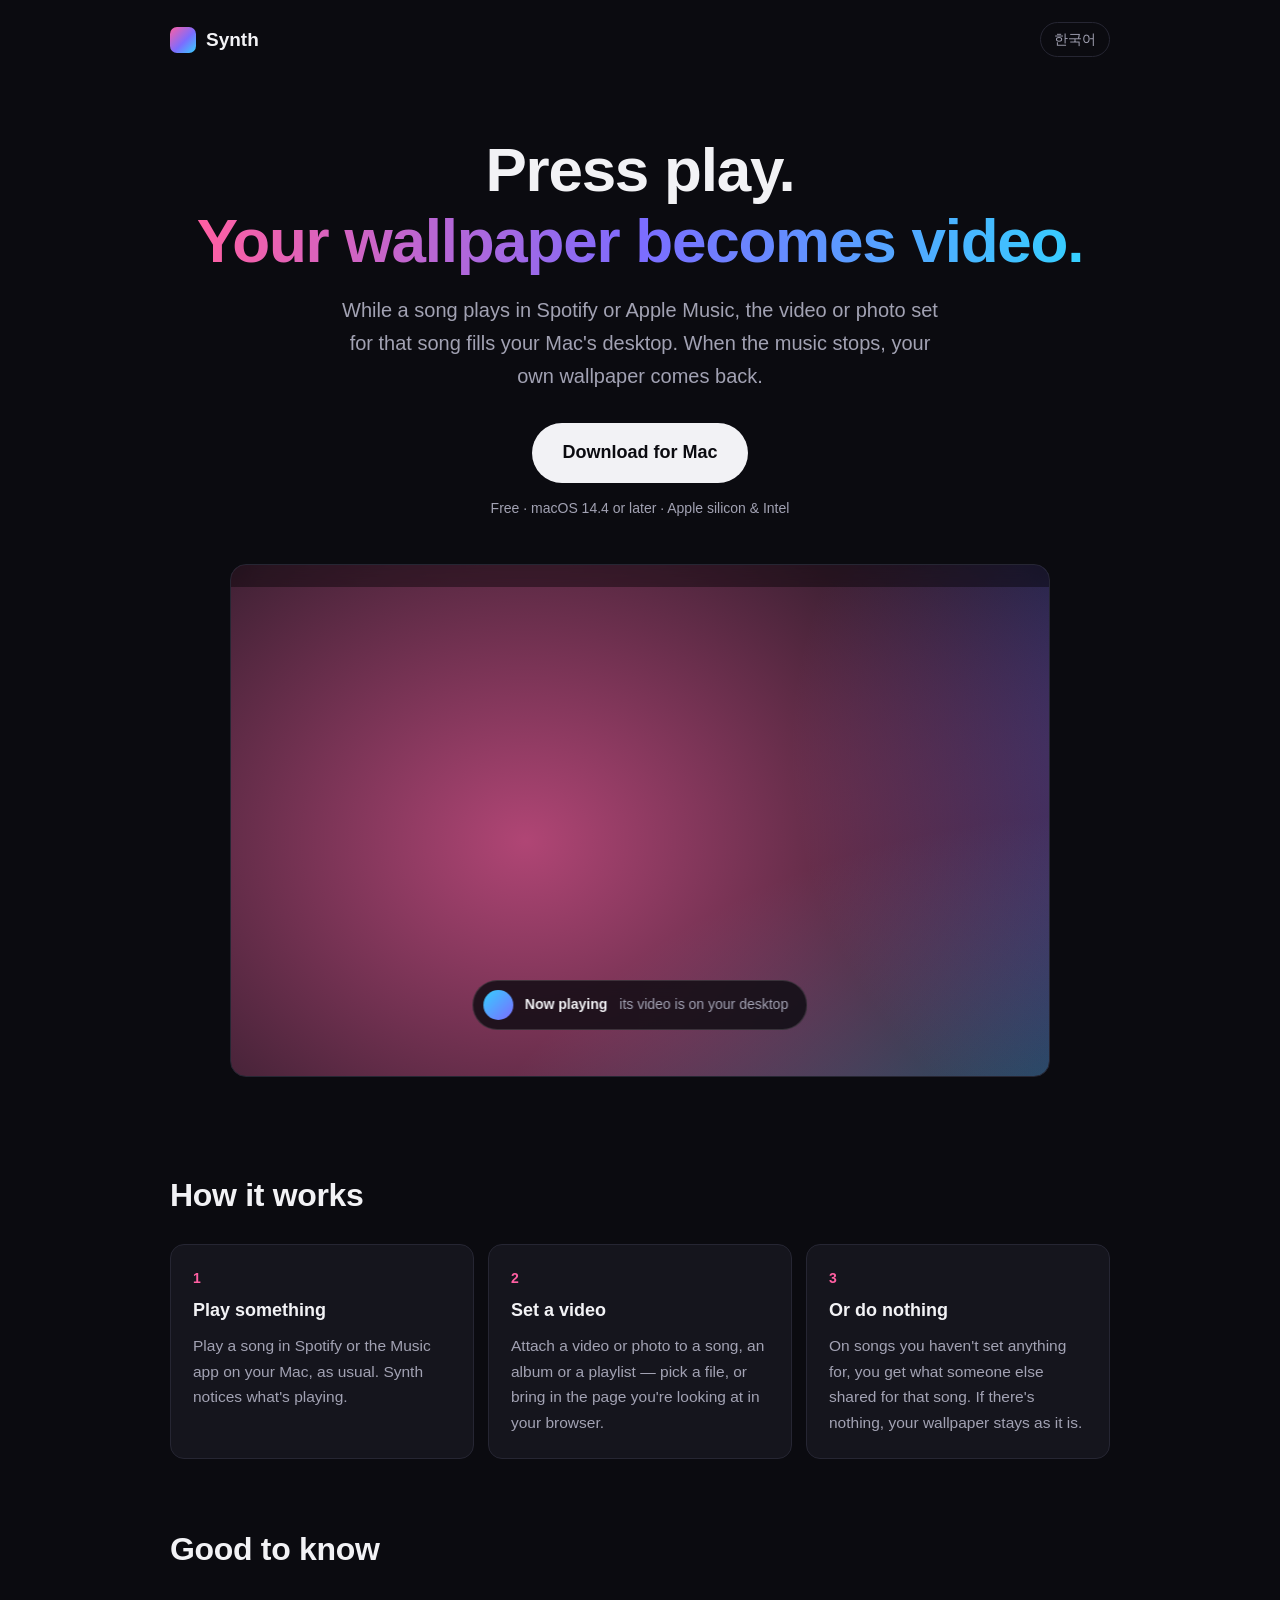
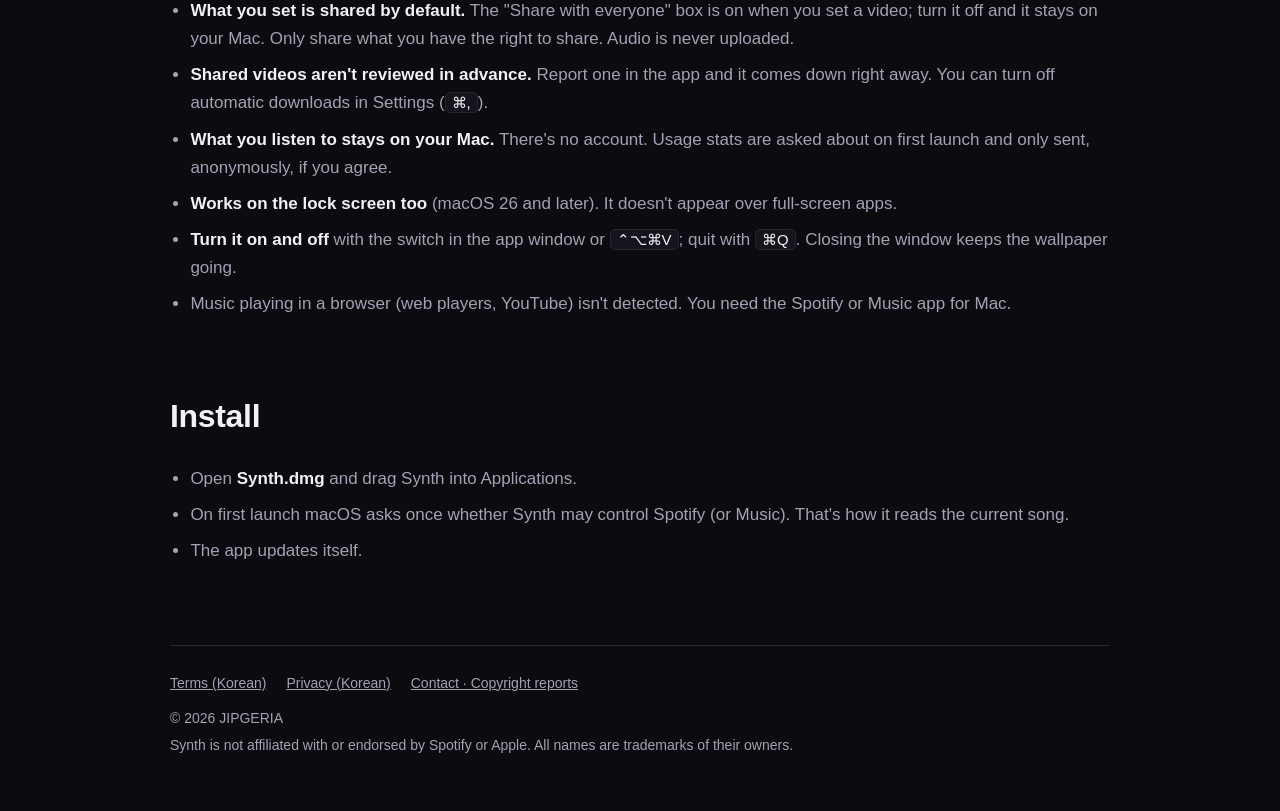
==== index.html @ e3fa5f5a "페이지 갱신 (7970f53)" ====
<!doctype html>
<html lang="ko" data-lang="ko">
<head>
<meta charset="utf-8">
<meta name="viewport" content="width=device-width, initial-scale=1">
<title>Synth — 음악을 틀면 배경화면이 영상이 됩니다</title>
<meta name="description" content="맥에서 Spotify나 Apple Music으로 음악을 듣는 동안 곡에 맞는 영상을 배경화면으로 깔아 주는 무료 앱. Free Mac app that turns your wallpaper into video while music plays.">
<meta property="og:title" content="Synth">
<meta property="og:description" content="음악을 틀면 배경화면이 영상이 됩니다 · Your wallpaper becomes video while music plays.">
<meta property="og:type" content="website">
<meta name="color-scheme" content="dark">
<link rel="stylesheet" href="style.css">
<script>
  // 앱과 같은 규칙: 시스템 언어가 한국어가 아니면 영어. 고른 것은 기억한다.
  (function () {
    var saved = null;
    try { saved = localStorage.getItem("lang"); } catch (e) {}
    var lang = saved || ((navigator.language || "en").toLowerCase().indexOf("ko") === 0 ? "ko" : "en");
    document.documentElement.setAttribute("data-lang", lang);
    document.documentElement.lang = lang;
  })();
</script>
</head>
<body>
<div class="wrap">
  <header class="top">
    <a class="brand" href="./"><span class="mark"></span>Synth</a>
    <button class="lang" id="lang" type="button"><span class="ko">English</span><span class="en">한국어</span></button>
  </header>

  <main>
    <div class="hero">
      <h1 class="ko">음악을 틀면,<br><em>배경화면이 영상이 됩니다</em></h1>
      <h1 class="en">Press play.<br><em>Your wallpaper becomes video.</em></h1>
      <p class="lead ko">Spotify나 Apple Music에서 곡이 나오는 동안, 그 곡에 건 영상·사진이 맥의 바탕화면에 깔립니다. 음악이 멈추면 원래 배경화면으로 돌아옵니다.</p>
      <p class="lead en">While a song plays in Spotify or Apple Music, the video or photo set for that song fills your Mac's desktop. When the music stops, your own wallpaper comes back.</p>
      <a class="cta" href="https://fqheehwemgrlnejwmnby.supabase.co/storage/v1/object/public/releases/Synth.dmg">
        <span class="ko">맥용 내려받기</span><span class="en">Download for Mac</span>
      </a>
      <div class="meta">
        <span class="ko">무료 · macOS 14.4 이상 · Apple 실리콘·Intel</span>
        <span class="en">Free · macOS 14.4 or later · Apple silicon &amp; Intel</span>
        <span id="ver"></span>
      </div>
      <div class="screen" aria-hidden="true">
        <div class="bar"></div>
        <div class="now"><i></i><b class="ko">지금 재생 중</b><b class="en">Now playing</b><span class="ko">곡에 건 영상이 바탕화면에</span><span class="en">its video is on your desktop</span></div>
      </div>
    </div>

    <section>
      <h2 class="ko">쓰는 법</h2><h2 class="en">How it works</h2>
      <div class="grid">
        <div class="card"><div class="num">1</div>
          <h3 class="ko">음악을 튼다</h3><h3 class="en">Play something</h3>
          <p class="ko">맥의 Spotify나 Music 앱에서 평소처럼 곡을 틉니다. Synth가 지금 나오는 곡을 알아봅니다.</p>
          <p class="en">Play a song in Spotify or the Music app on your Mac, as usual. Synth notices what's playing.</p></div>
        <div class="card"><div class="num">2</div>
          <h3 class="ko">영상을 건다</h3><h3 class="en">Set a video</h3>
          <p class="ko">곡·앨범·플레이리스트에 영상이나 사진을 겁니다. 파일을 고르거나, 브라우저에서 보던 페이지를 그대로 가져올 수 있습니다.</p>
          <p class="en">Attach a video or photo to a song, an album or a playlist — pick a file, or bring in the page you're looking at in your browser.</p></div>
        <div class="card"><div class="num">3</div>
          <h3 class="ko">아무것도 안 해도 된다</h3><h3 class="en">Or do nothing</h3>
          <p class="ko">걸어 둔 것이 없는 곡에서는 다른 사람이 그 곡에 올린 영상이 깔립니다. 그것도 없으면 원래 배경화면 그대로입니다.</p>
          <p class="en">On songs you haven't set anything for, you get what someone else shared for that song. If there's nothing, your wallpaper stays as it is.</p></div>
      </div>
    </section>

    <section>
      <h2 class="ko">알아 둘 것</h2><h2 class="en">Good to know</h2>
      <ul class="plain ko">
        <li><b>건 영상은 기본으로 공개됩니다.</b> 걸 때 나오는 "모두에게 공개" 상자가 켜져 있고, 끄면 내 맥에만 남습니다. 올릴 권리가 있는 것만 공개해 주세요. 소리는 올라가지 않습니다.</li>
        <li><b>남이 올린 영상은 미리 검토되지 않습니다.</b> 문제가 있는 것은 앱에서 신고하면 바로 내려갑니다. 저절로 받는 것이 싫으면 설정(<kbd>⌘,</kbd>)에서 끌 수 있습니다.</li>
        <li><b>듣는 곡은 맥 밖으로 나가지 않습니다.</b> 계정도 없습니다. 사용 통계는 처음 켤 때 묻고, 동의한 사람 것만 익명으로 받습니다.</li>
        <li><b>잠금 화면에도 나옵니다</b>(macOS 26부터). 전체 화면 앱 위에는 나오지 않습니다.</li>
        <li><b>켜고 끄기</b>는 앱 창의 스위치나 <kbd>⌃⌥⌘V</kbd>, 종료는 <kbd>⌘Q</kbd>입니다. 창을 닫아도 배경은 계속 나옵니다.</li>
        <li>브라우저에서 재생하는 음악(웹 플레이어, YouTube)은 알아보지 못합니다. 맥용 Spotify·Music 앱이 필요합니다.</li>
      </ul>
      <ul class="plain en">
        <li><b>What you set is shared by default.</b> The "Share with everyone" box is on when you set a video; turn it off and it stays on your Mac. Only share what you have the right to share. Audio is never uploaded.</li>
        <li><b>Shared videos aren't reviewed in advance.</b> Report one in the app and it comes down right away. You can turn off automatic downloads in Settings (<kbd>⌘,</kbd>).</li>
        <li><b>What you listen to stays on your Mac.</b> There's no account. Usage stats are asked about on first launch and only sent, anonymously, if you agree.</li>
        <li><b>Works on the lock screen too</b> (macOS 26 and later). It doesn't appear over full-screen apps.</li>
        <li><b>Turn it on and off</b> with the switch in the app window or <kbd>⌃⌥⌘V</kbd>; quit with <kbd>⌘Q</kbd>. Closing the window keeps the wallpaper going.</li>
        <li>Music playing in a browser (web players, YouTube) isn't detected. You need the Spotify or Music app for Mac.</li>
      </ul>
    </section>

    <section>
      <h2 class="ko">설치</h2><h2 class="en">Install</h2>
      <ul class="plain ko">
        <li>내려받은 <b>Synth.dmg</b>를 열고 Synth를 응용 프로그램 폴더로 끌어 놓습니다.</li>
        <li>처음 켜면 macOS가 Spotify(또는 Music)를 제어해도 되는지 한 번 묻습니다. 지금 나오는 곡을 읽는 데 씁니다.</li>
        <li>새 버전은 앱이 스스로 받아 바꿉니다.</li>
      </ul>
      <ul class="plain en">
        <li>Open <b>Synth.dmg</b> and drag Synth into Applications.</li>
        <li>On first launch macOS asks once whether Synth may control Spotify (or Music). That's how it reads the current song.</li>
        <li>The app updates itself.</li>
      </ul>
    </section>
  </main>

  <footer>
    <nav>
      <a href="terms.html"><span class="ko">이용약관</span><span class="en">Terms (Korean)</span></a>
      <a href="privacy.html"><span class="ko">개인정보 처리방침</span><span class="en">Privacy (Korean)</span></a>
      <a href="mailto:sgim43547@gmail.com"><span class="ko">문의·저작권 신고</span><span class="en">Contact · Copyright reports</span></a>
    </nav>
    <p>© 2026 JIPGERIA</p>
    <p class="ko">Synth는 Spotify, Apple과 제휴하거나 승인받은 제품이 아닙니다. 각 이름은 해당 회사의 상표입니다.</p>
    <p class="en">Synth is not affiliated with or endorsed by Spotify or Apple. All names are trademarks of their owners.</p>
  </footer>
</div>
<script>
  document.getElementById("lang").addEventListener("click", function () {
    var next = document.documentElement.getAttribute("data-lang") === "ko" ? "en" : "ko";
    document.documentElement.setAttribute("data-lang", next);
    document.documentElement.lang = next;
    try { localStorage.setItem("lang", next); } catch (e) {}
  });
  // 버전은 앱이 업데이트를 확인할 때 읽는 바로 그 파일에서 읽는다. 못 읽으면 안 보일 뿐이다.
  fetch("https://fqheehwemgrlnejwmnby.supabase.co/storage/v1/object/public/releases/latest.json", { cache: "no-store" })
    .then(function (r) { return r.json(); })
    .then(function (j) { if (/^[0-9.]+$/.test(j.version)) document.getElementById("ver").textContent = " · v" + j.version; })
    .catch(function () {});
</script>
</body>
</html>
---- style.css ----
:root {
  --bg: #0b0b10; --panel: #15151d; --line: #262633; --text: #f2f2f5; --dim: #a2a2b3;
  --a: #ff5fa2; --b: #7c6cff; --c: #35d0ff;
}
* { box-sizing: border-box; }
html { -webkit-text-size-adjust: 100%; }
body {
  margin: 0; background: var(--bg); color: var(--text);
  font: 17px/1.65 -apple-system, BlinkMacSystemFont, "Apple SD Gothic Neo", "Pretendard", "Segoe UI", sans-serif;
  word-break: keep-all; overflow-wrap: anywhere;
}
a { color: inherit; }
.wrap { max-width: 980px; margin: 0 auto; padding: 0 20px; }
html[data-lang="ko"] .en, html[data-lang="en"] .ko { display: none !important; }

header.top { display: flex; align-items: center; justify-content: space-between; padding: 22px 0; }
.brand { display: flex; align-items: center; gap: 10px; font-weight: 700; font-size: 19px; text-decoration: none; }
.mark { width: 26px; height: 26px; border-radius: 7px; background: linear-gradient(135deg, var(--a), var(--b) 55%, var(--c)); }
.lang { background: none; border: 1px solid var(--line); color: var(--dim); border-radius: 999px; padding: 5px 13px; font: inherit; font-size: 14px; cursor: pointer; }
.lang:hover { color: var(--text); border-color: var(--dim); }

.hero { padding: 56px 0 28px; text-align: center; }
.hero h1 { font-size: clamp(34px, 6.4vw, 62px); line-height: 1.14; letter-spacing: -0.02em; margin: 0 0 18px; }
.hero h1 em { font-style: normal; background: linear-gradient(90deg, var(--a), var(--b), var(--c)); -webkit-background-clip: text; background-clip: text; color: transparent; }
.hero p.lead { color: var(--dim); font-size: clamp(17px, 2.2vw, 20px); max-width: 620px; margin: 0 auto 30px; }
.cta { display: inline-block; background: var(--text); color: #0b0b10; text-decoration: none; font-weight: 700; padding: 15px 30px; border-radius: 999px; font-size: 18px; }
.cta:hover { background: #fff; transform: translateY(-1px); }
.meta { color: var(--dim); font-size: 14px; margin-top: 14px; }

/* 화면 사진이 없어서 그린 것 — 바탕화면에 영상이 깔리고 그 위에 곡이 뜬 모습 */
.screen { margin: 44px auto 0; max-width: 820px; aspect-ratio: 16 / 10; border-radius: 16px; border: 1px solid var(--line); position: relative; overflow: hidden;
  background: radial-gradient(60% 80% at 20% 30%, #ff5fa2aa, transparent 70%), radial-gradient(60% 80% at 80% 20%, #7c6cffaa, transparent 70%), radial-gradient(70% 90% at 60% 90%, #35d0ff99, transparent 70%), #12121a;
  background-size: 180% 180%; animation: drift 16s ease-in-out infinite alternate; }
@keyframes drift { from { background-position: 0% 0%, 100% 0%, 50% 100%, 0 0; } to { background-position: 60% 40%, 30% 60%, 20% 30%, 0 0; } }
@media (prefers-reduced-motion: reduce) { .screen { animation: none; } }
.bar { position: absolute; top: 0; left: 0; right: 0; height: 22px; background: #0006; backdrop-filter: blur(10px); }
.now { position: absolute; left: 50%; bottom: 9%; transform: translateX(-50%); display: flex; align-items: center; gap: 12px; background: #0b0b10cc; border: 1px solid #ffffff22; padding: 9px 18px 9px 10px; border-radius: 999px; font-size: 14px; white-space: nowrap; backdrop-filter: blur(12px); }
.now i { width: 30px; height: 30px; border-radius: 50%; background: linear-gradient(135deg, var(--c), var(--b)); display: block; }
.now span { color: var(--dim); }

section { padding: 64px 0 0; }
h2 { font-size: clamp(24px, 3.4vw, 32px); letter-spacing: -0.01em; margin: 0 0 22px; }
.grid { display: grid; grid-template-columns: repeat(auto-fit, minmax(250px, 1fr)); gap: 14px; }
.card { background: var(--panel); border: 1px solid var(--line); border-radius: 14px; padding: 22px; }
.card h3 { margin: 0 0 8px; font-size: 18px; }
.card p { margin: 0; color: var(--dim); font-size: 15.5px; }
.num { color: var(--a); font-weight: 700; font-size: 14px; margin-bottom: 6px; }
ul.plain { margin: 0; padding-left: 1.2em; color: var(--dim); }
ul.plain li { margin: 8px 0; }
ul.plain b { color: var(--text); font-weight: 600; }
kbd { font: inherit; font-size: 0.88em; border: 1px solid var(--line); border-radius: 5px; padding: 1px 6px; background: var(--panel); color: var(--text); }

footer { margin-top: 80px; border-top: 1px solid var(--line); padding: 26px 0 50px; color: var(--dim); font-size: 14px; }
footer nav { display: flex; flex-wrap: wrap; gap: 6px 20px; margin-bottom: 12px; }
footer p { margin: 4px 0; }

/* 약관·처리방침 */
.doc { max-width: 760px; padding-bottom: 20px; }
.doc h1 { font-size: clamp(28px, 4.5vw, 38px); margin: 26px 0 6px; letter-spacing: -0.01em; }
.doc h2 { font-size: 22px; margin: 44px 0 12px; }
.doc h3 { font-size: 18px; margin: 30px 0 10px; }
.doc p, .doc li { color: #d3d3de; }
.doc li { margin: 7px 0; }
.doc strong { color: var(--text); }
.doc code { font-size: 0.9em; background: var(--panel); border: 1px solid var(--line); border-radius: 5px; padding: 1px 5px; }
.doc .tablewrap { overflow-x: auto; margin: 16px 0; }
.doc table { border-collapse: collapse; width: 100%; font-size: 15px; }
.doc th, .doc td { border: 1px solid var(--line); padding: 9px 12px; text-align: left; vertical-align: top; color: #d3d3de; }
.doc th { background: var(--panel); color: var(--text); white-space: nowrap; }
.doc .note { border: 1px solid var(--line); background: var(--panel); border-radius: 10px; padding: 12px 16px; color: var(--dim); font-size: 15px; }
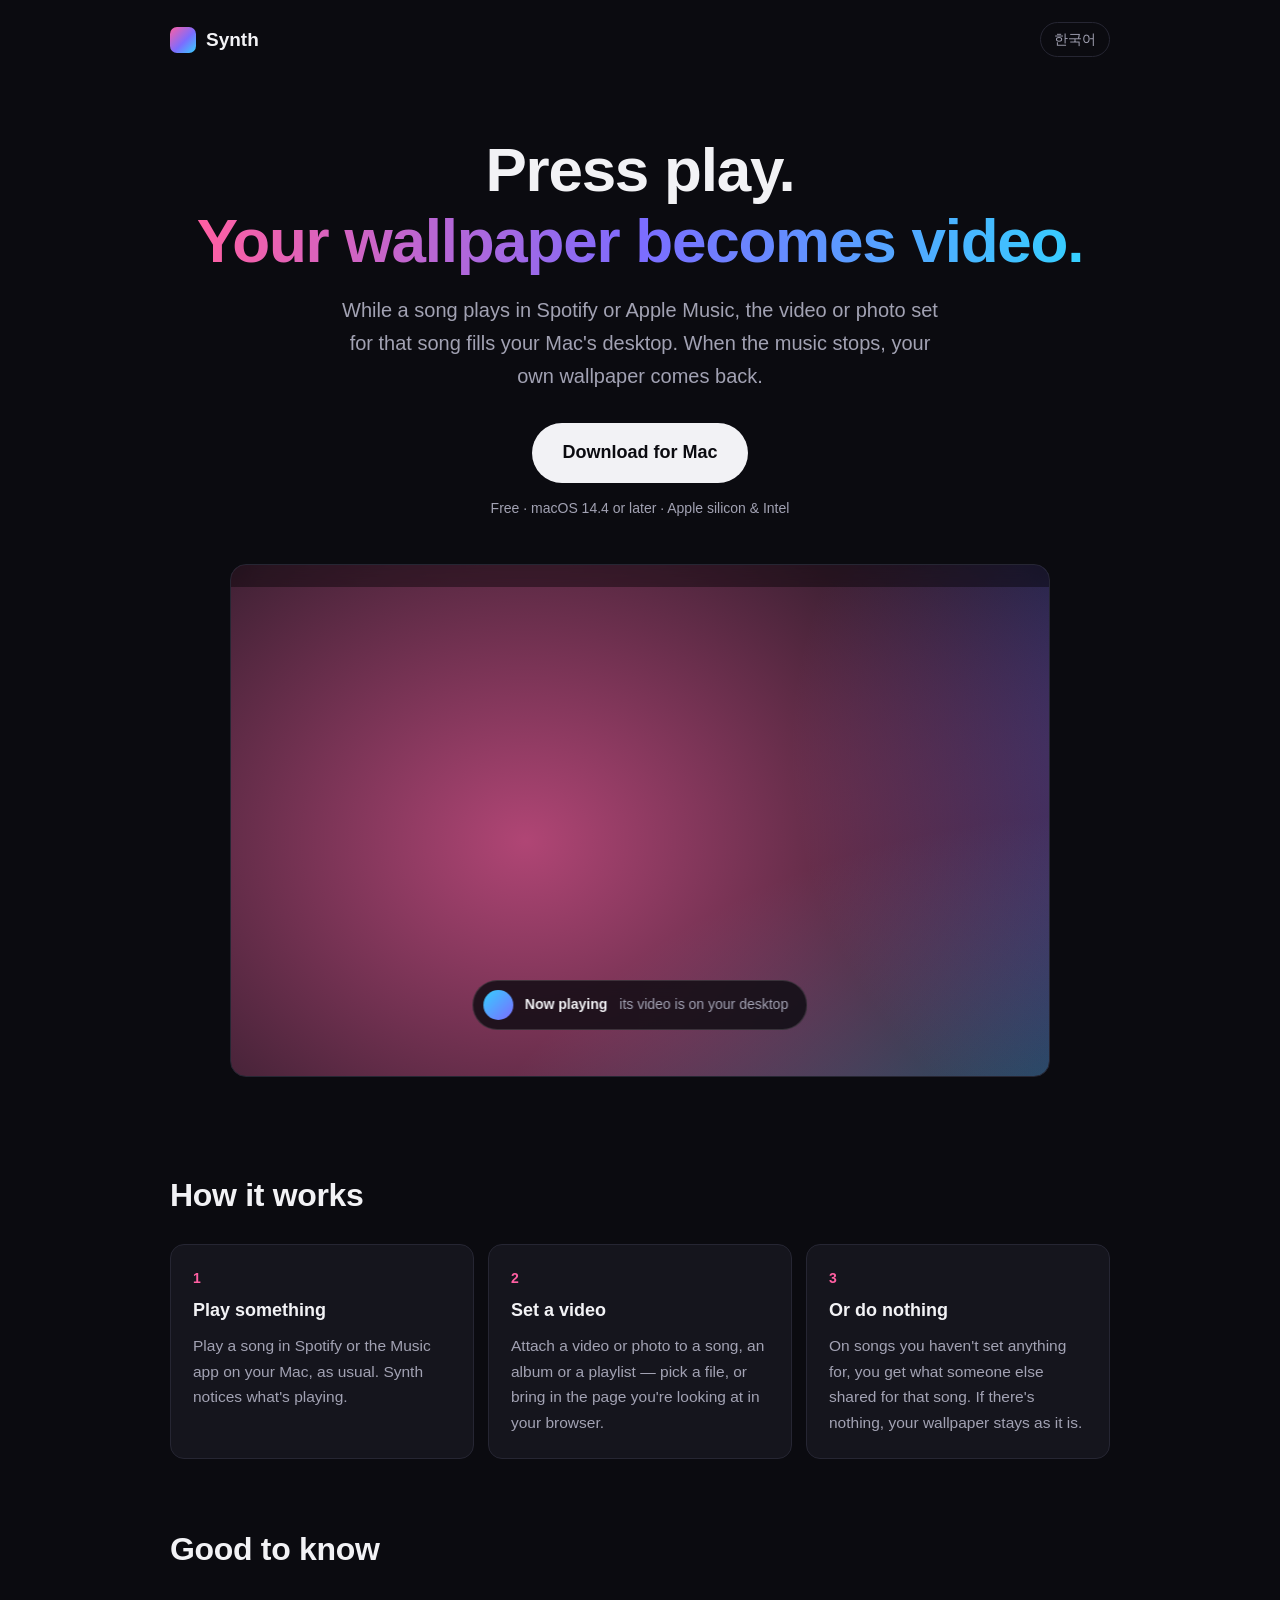
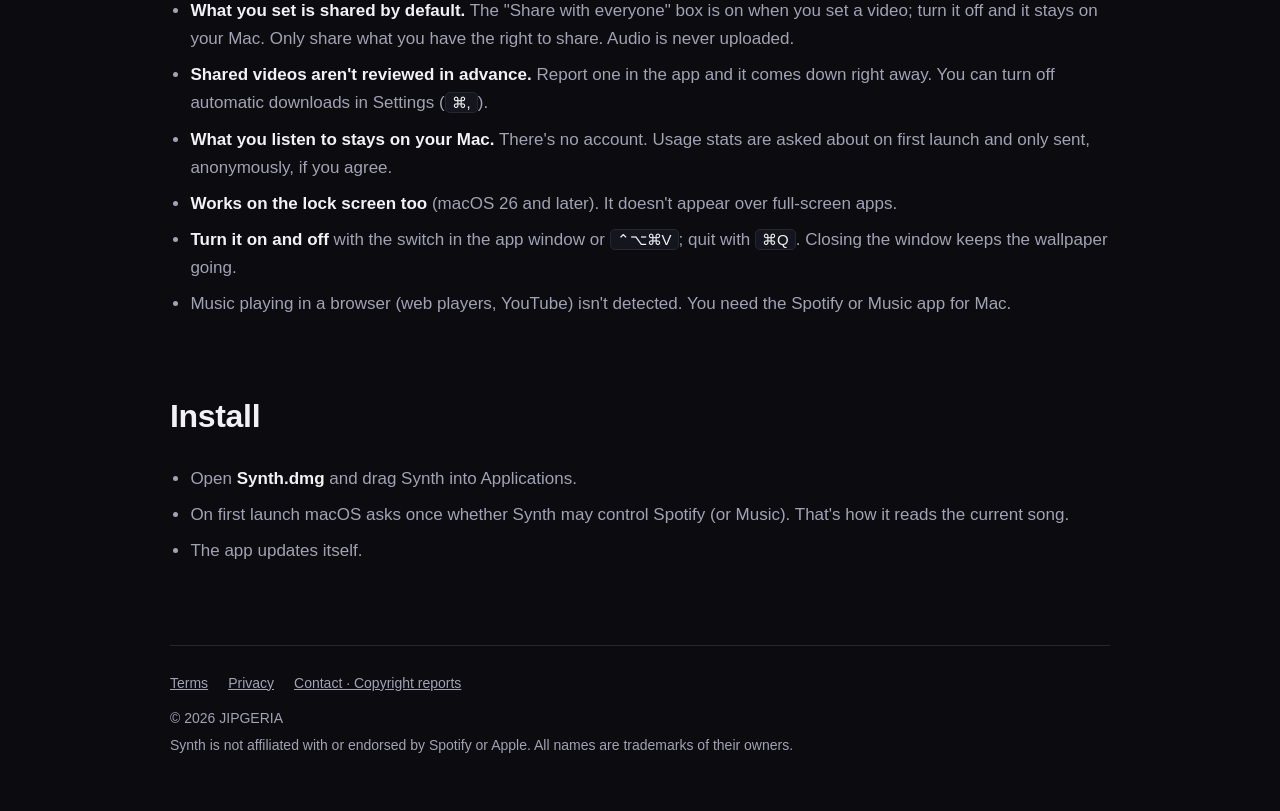
==== commit a0fa85ad: "페이지 갱신 (32993a4)" ====
--- a/index.html
+++ b/index.html
@@ -103,8 +103,8 @@
 
   <footer>
     <nav>
-      <a href="terms.html"><span class="ko">이용약관</span><span class="en">Terms (Korean)</span></a>
-      <a href="privacy.html"><span class="ko">개인정보 처리방침</span><span class="en">Privacy (Korean)</span></a>
+      <a class="ko" href="terms.html">이용약관</a><a class="en" href="terms-en.html"><span class="en">Terms</span></a>
+      <a class="ko" href="privacy.html">개인정보 처리방침</a><a class="en" href="privacy-en.html"><span class="en">Privacy</span></a>
       <a href="mailto:sgim43547@gmail.com"><span class="ko">문의·저작권 신고</span><span class="en">Contact · Copyright reports</span></a>
     </nav>
     <p>© 2026 JIPGERIA</p>
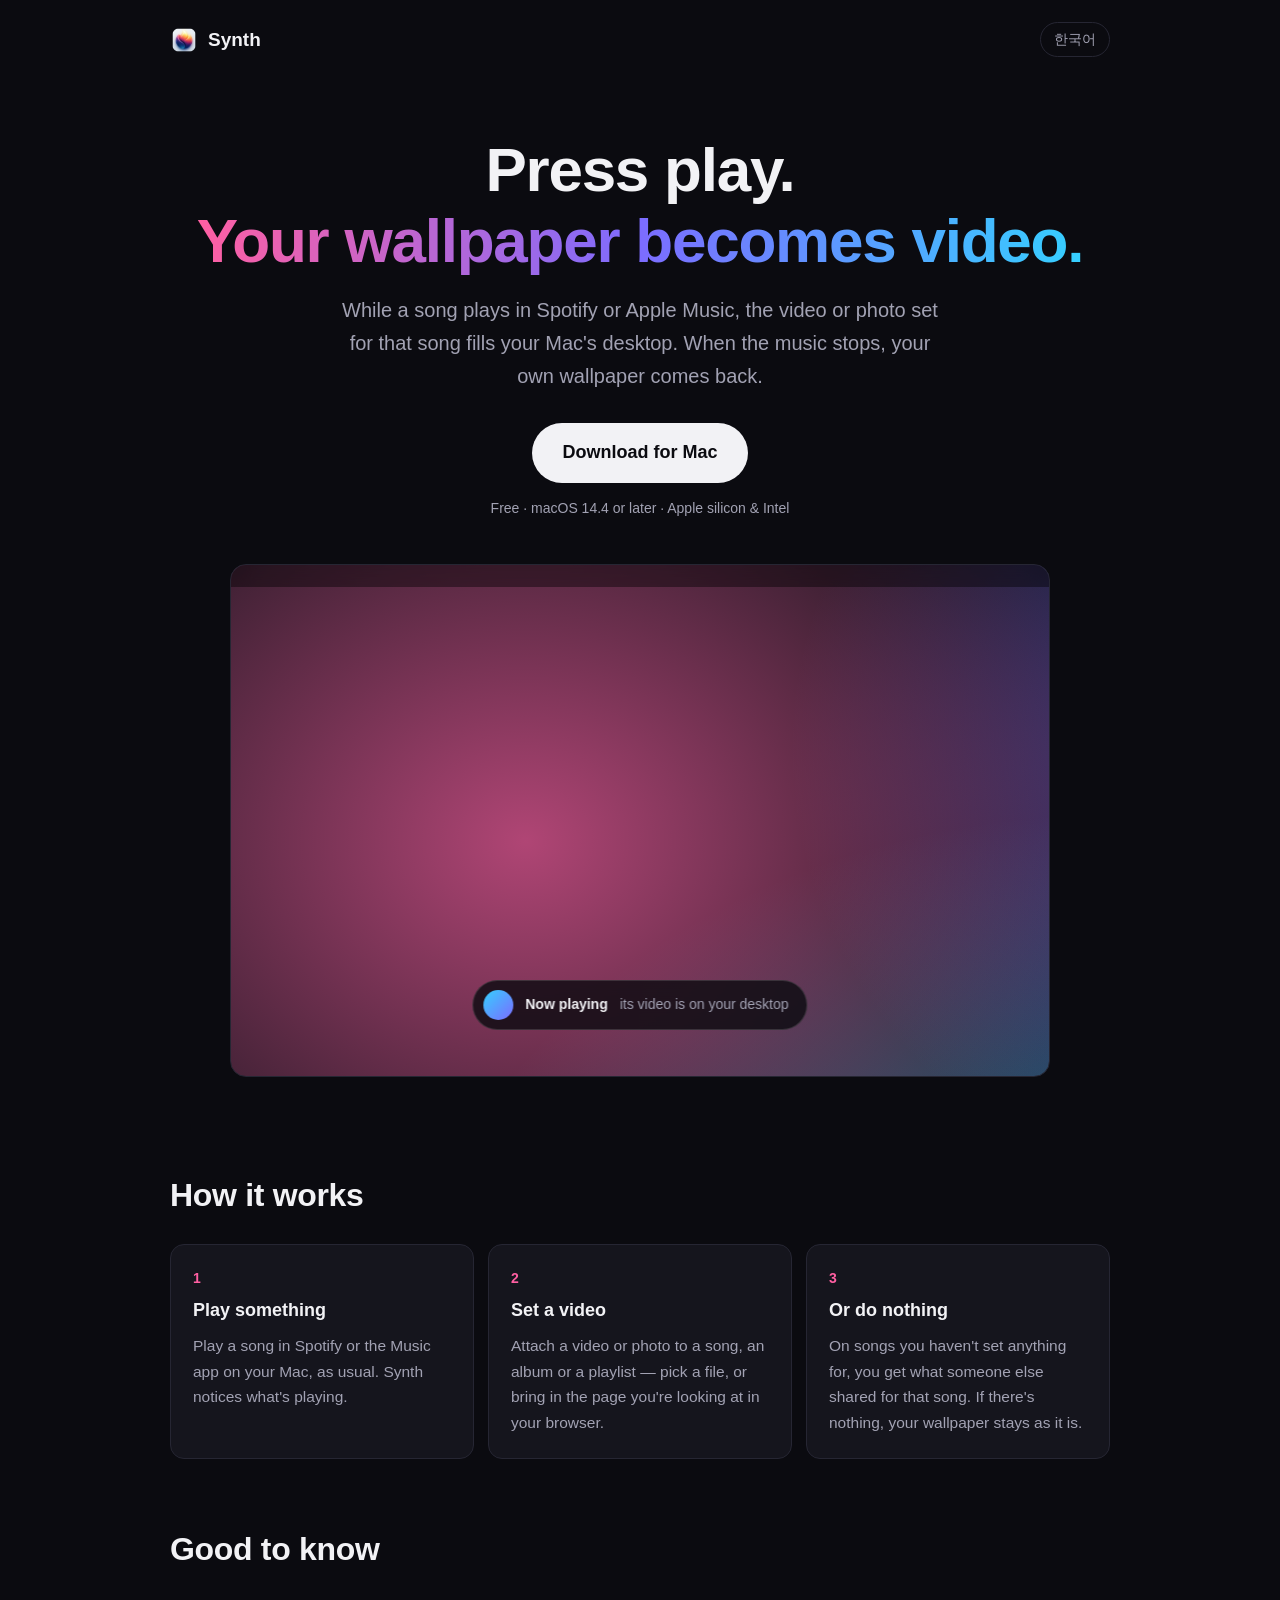
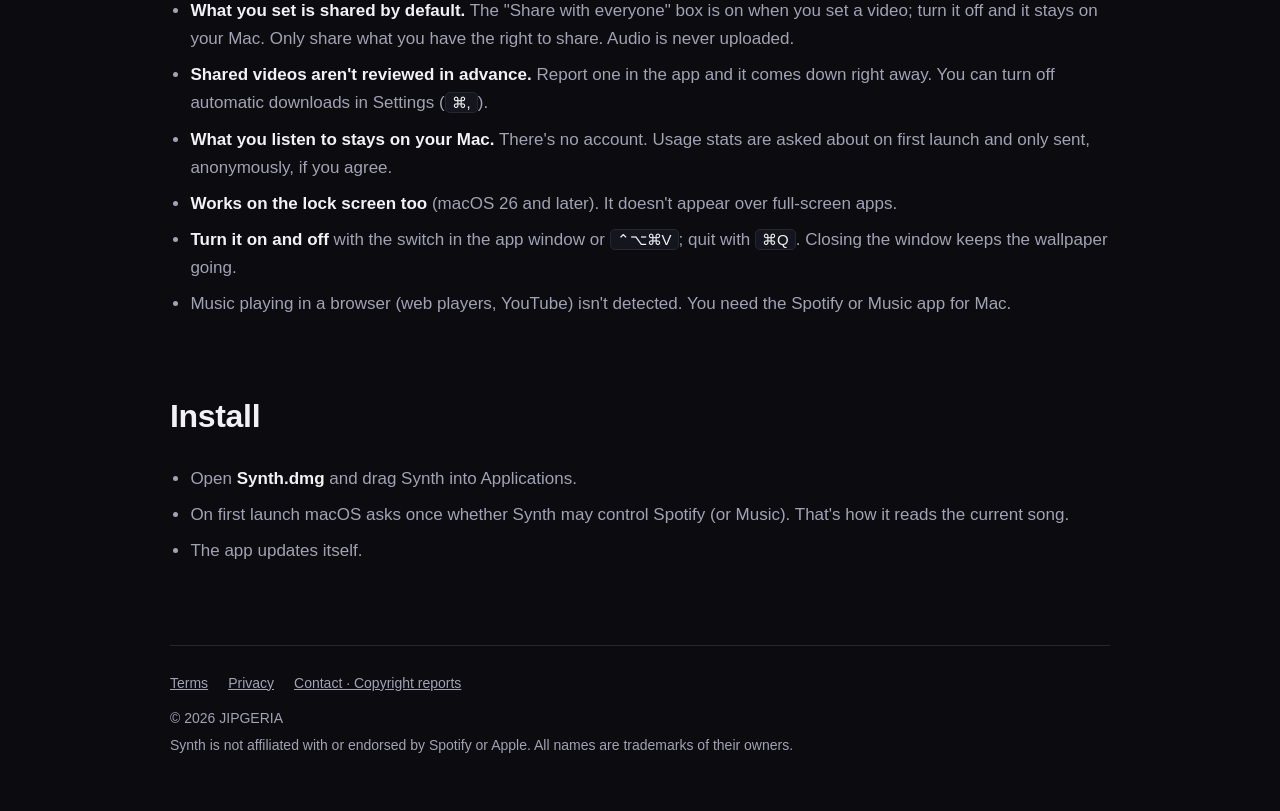
==== commit 1348dda9: "페이지 갱신 (c91944c)" ====
--- a/index.html
+++ b/index.html
@@ -9,6 +9,8 @@
 <meta property="og:description" content="음악을 틀면 배경화면이 영상이 됩니다 · Your wallpaper becomes video while music plays.">
 <meta property="og:type" content="website">
 <meta name="color-scheme" content="dark">
+<link rel="icon" type="image/png" href="icon.png">
+<link rel="apple-touch-icon" href="icon.png">
 <link rel="stylesheet" href="style.css">
 <script>
   // 앱과 같은 규칙: 시스템 언어가 한국어가 아니면 영어. 고른 것은 기억한다.
--- a/style.css
+++ b/style.css
@@ -15,7 +15,7 @@
 
 header.top { display: flex; align-items: center; justify-content: space-between; padding: 22px 0; }
 .brand { display: flex; align-items: center; gap: 10px; font-weight: 700; font-size: 19px; text-decoration: none; }
-.mark { width: 26px; height: 26px; border-radius: 7px; background: linear-gradient(135deg, var(--a), var(--b) 55%, var(--c)); }
+.mark { width: 28px; height: 28px; background: url(icon.png) center / contain no-repeat; }
 .lang { background: none; border: 1px solid var(--line); color: var(--dim); border-radius: 999px; padding: 5px 13px; font: inherit; font-size: 14px; cursor: pointer; }
 .lang:hover { color: var(--text); border-color: var(--dim); }
 
